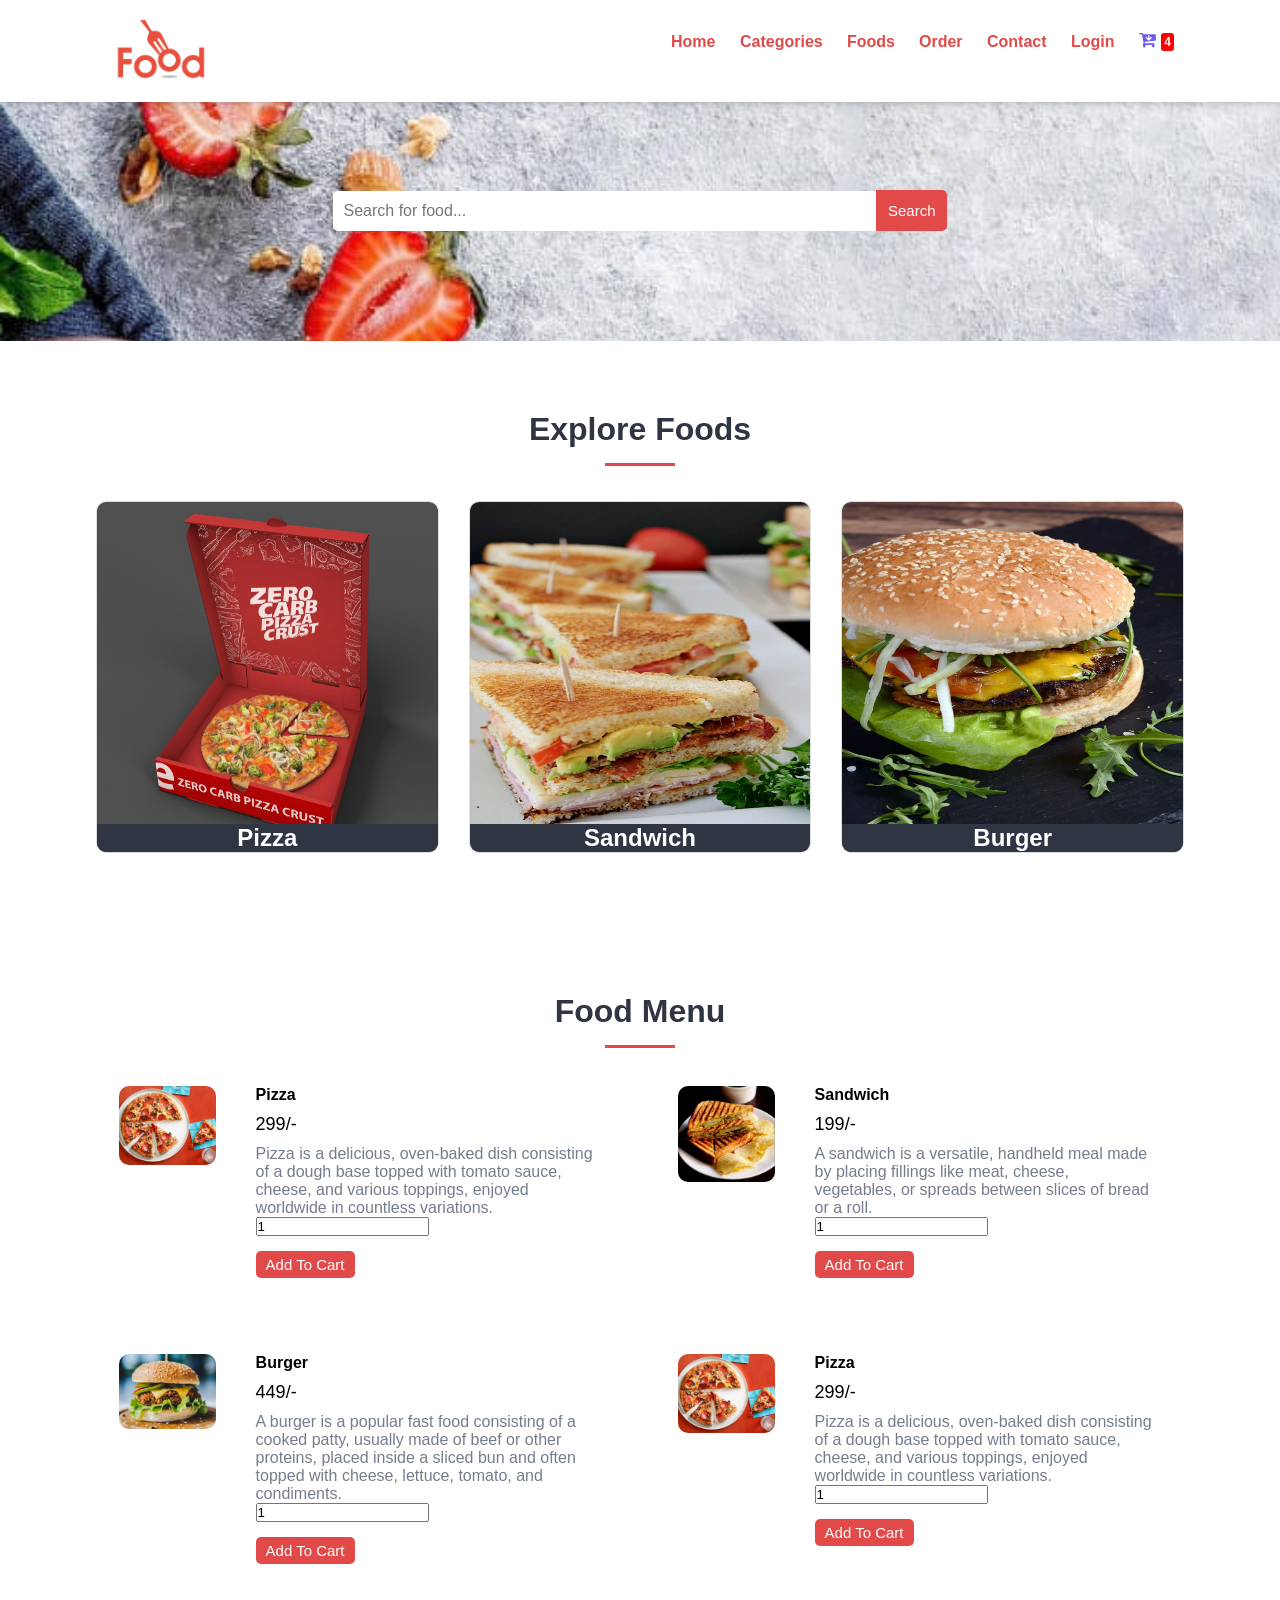
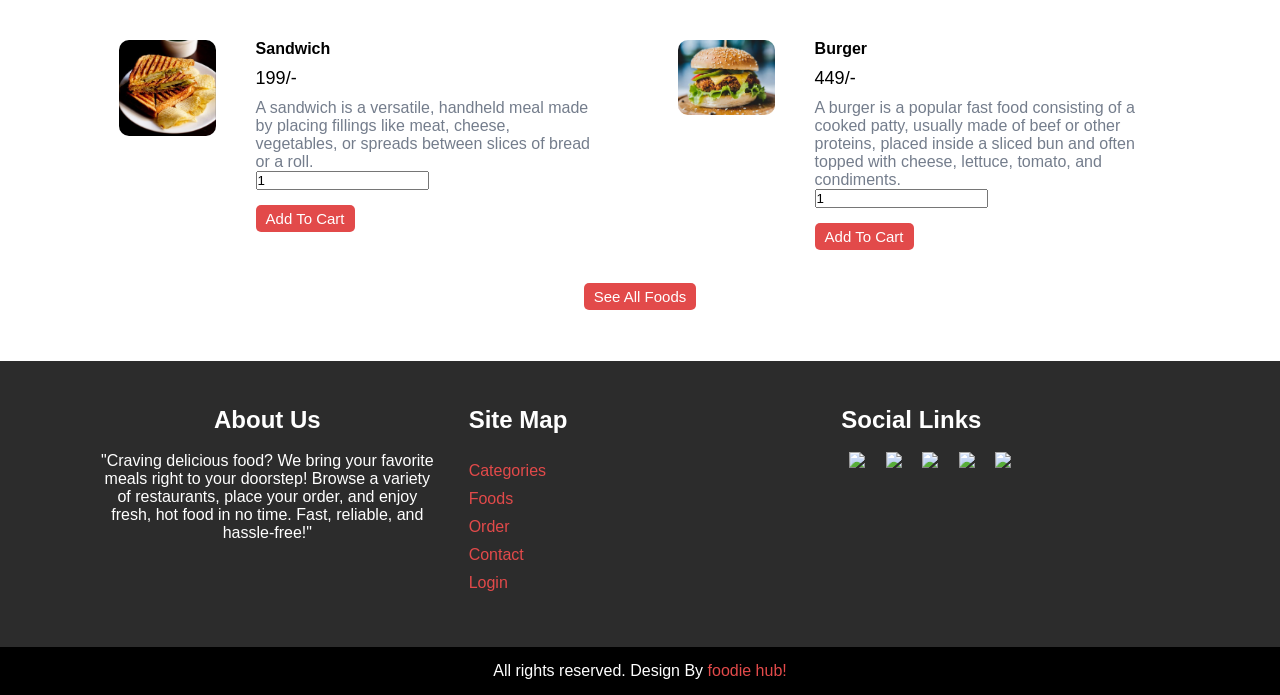
==== index.html @ d8134821 "Add files via upload" ====
<!DOCTYPE html>
<html lang="en">
<head>
    <meta charset="UTF-8">
    <meta http-equiv="X-UA-Compatible" content="IE=edge">
    <meta name="viewport" content="width=device-width, initial-scale=1.0">
    <title>Online Food Delivery Website</title>
    <!-- Favicon -->
    <link rel="shortcut icon" href="img/favicon.ico" type="image/x-icon">
    <!-- Fontawesome CSS -->
    <link rel="stylesheet" href="css/font-awesome/css/font-awesome.css">
    <!-- Hover CSS -->
    <link rel="stylesheet" href="css/hover-min.css">
    <!-- Custom CSS -->
    <link rel="stylesheet" href="css/style.css">
</head>
<body>
    <!-- Navigation Section Start -->
    <header class="navbar">
        <nav id="site-top-nav" class="navbar-menu navbar-fixed-top">
            <div class="container">
                <!-- logo -->
                <div class="logo">
                    <a href="index.html" title="Logo">
                        <img src="img/logo.png" alt="Logo" class="img-responsive">
                    </a>
                </div>
                <!-- Main Menu -->
                <div class="menu text-right">
                    <ul>
                        <li><a class="hvr-underline-from-center" href="index.html">Home</a></li>
                        <li><a class="hvr-underline-from-center" href="categories.html">Categories</a></li>
                        <li><a class="hvr-underline-from-center" href="foods.html">Foods</a></li>
                        <li><a class="hvr-underline-from-center" href="order.html">Order</a></li>
                        <li><a class="hvr-underline-from-center" href="contact.html">Contact</a></li>
                        <li><a class="hvr-underline-from-center" href="login.html">Login</a></li>
                        <li>
                            <a id="shopping-cart" class="shopping-cart">
                                <i class="fa fa-cart-arrow-down"></i>
                                <span class="badge">4</span>
                            </a>
                            <div id="cart-content" class="cart-content">
                                <h3 class="text-center">Shopping Cart</h3>
                                <table class="cart-table" border="0">
                                    <tr>
                                        <th>Food</th>
                                        <th>Name</th>
                                        <th>Price</th>
                                        <th>Qty</th>
                                        <th>Total</th>
                                        <th>Action</th>
                                    </tr>
                                    <tr>
                                        <td><img src="img/food/p1.jpg" alt="Food"></td>
                                        <td>Pizza</td>
                                        <td>299/-</td>
                                        <td>1</td>
                                        <td>299/-</td>
                                        <td><a href="#" class="btn-delete">&times;</a></td>
                                    </tr>
                                    <tr>
                                        <td><img src="img/food/s1.jpg" alt="Food"></td>
                                        <td>Sandwich</td>
                                        <td>199/-</td>
                                        <td>1</td>
                                        <td>199/-</td>
                                        <td><a href="#" class="btn-delete">&times;</a></td>
                                    </tr>
                                    <tr>
                                        <td><img src="img/food/b1.jpg" alt="Food"></td>
                                        <td>Burder</td>
                                        <td>449/-</td>
                                        <td>1</td>
                                        <td>449/-</td>
                                        <td><a href="#" class="btn-delete">&times;</a></td>
                                    </tr>
                                    <tr>
                                        <th colspan="4">Total</th>
                                        <th>947/-</th>
                                        <th></th>
                                    </tr>
                                </table>
                                <a href="order.html" class="btn-primary">Confirm Order</a>
                            </div>
                        </li>
                    </ul>
                </div>
            </div>
        </nav>
    </header>
    <!-- Navigation Section End -->

    <!-- Food Search Section Start -->
    <section class="food-search text-center" >
        <div class="container">
            <form action="food-search.html">
                <input type="search" placeholder="Search for food..." required>
                <input type="submit" value="Search" class="btn-primary">
            </form>
        </div>
    </section>
    <!-- Food Search Section End -->

    <!-- Category Section Start -->
    <section class="categories">
        <div class="container">
            <h2 class="text-center">Explore Foods</h2>
            <div class="heading-border"></div>

            <div class="grid-3">
                <a href="category-foods.html">
                    <div class="float-container">
                        <img src="img/category/pizza.jpg" class="img-responsive" alt="">
                        <h3 class="float-text text-white">Pizza</h3>
                    </div>
                </a>
                <a href="category-foods.html">
                    <div class="float-container">
                        <img src="img/category/sandwich.jpg" class="img-responsive" alt="">
                        <h3 class="float-text text-white">Sandwich</h3>
                    </div>
                </a>
                <a href="category-foods.html">
                    <div class="float-container">
                        <img src="img/category/burger.jpg" class="img-responsive" alt="">
                        <h3 class="float-text text-white">Burger</h3>
                    </div>
                </a>
            </div>
        </div>
    </section>
    <!-- Category Section End -->

    <!-- Foods Section Start -->
    <section class="food-menu">
        <div class="container">
            <h2 class="text-center">Food Menu</h2>
            <div class="heading-border"></div>
            <div class="grid-2">
                <div class="food-menu-box">
                    <form action="">
                        <div class="food-menu-img">
                            <img src="img/food/p1.jpg" alt="" class="img-responsive img-curve">
                        </div>
                        <div class="food-menu-desc">
                            <h4>Pizza</h4>
                            <p class="food-price">299/-</p>
                            <p class="food-details">Pizza is a delicious, oven-baked dish consisting of a dough base topped with tomato sauce, cheese, and various toppings, enjoyed worldwide in countless variations.</p>
                            <input type="number" value="1" min="1">
                            <input type="submit" class="btn-primary" value="Add To Cart">
                        </div>
                    </form>
                </div>
                <div class="food-menu-box">
                    <form action="">
                        <div class="food-menu-img">
                            <img src="img/food/s1.jpg" alt="" class="img-responsive img-curve">
                        </div>
                        <div class="food-menu-desc">
                            <h4>Sandwich</h4>
                            <p class="food-price">199/-</p>
                            <p class="food-details">A sandwich is a versatile, handheld meal made by placing fillings like meat, cheese, vegetables, or spreads between slices of bread or a roll.</p>
                            <input type="number" value="1" min="1">
                            <input type="submit" class="btn-primary" value="Add To Cart">
                        </div>
                    </form>
                </div>
                <div class="food-menu-box">
                    <form action="">
                        <div class="food-menu-img">
                            <img src="img/food/b1.jpg" alt="" class="img-responsive img-curve">
                        </div>
                        <div class="food-menu-desc">
                            <h4>Burger</h4>
                            <p class="food-price">449/-</p>
                            <p class="food-details">A burger is a popular fast food consisting of a cooked patty, usually made of beef or other proteins, placed inside a sliced bun and often topped with cheese, lettuce, tomato, and condiments.</p>
                            <input type="number" value="1" min="1">
                            <input type="submit" class="btn-primary" value="Add To Cart">
                        </div>
                    </form>
                </div>
                <div class="food-menu-box">
                    <form action="">
                        <div class="food-menu-img">
                            <img src="img/food/p1.jpg" alt="" class="img-responsive img-curve">
                        </div>
                        <div class="food-menu-desc">
                            <h4>Pizza</h4>
                            <p class="food-price">299/-</p>
                            <p class="food-details">Pizza is a delicious, oven-baked dish consisting of a dough base topped with tomato sauce, cheese, and various toppings, enjoyed worldwide in countless variations.</p>
                            <input type="number" value="1" min="1">
                            <input type="submit" class="btn-primary" value="Add To Cart">
                        </div>
                    </form>
                </div>
                <div class="food-menu-box">
                    <form action="">
                        <div class="food-menu-img">
                            <img src="img/food/s1.jpg" alt="" class="img-responsive img-curve">
                        </div>
                        <div class="food-menu-desc">
                            <h4>Sandwich</h4>
                            <p class="food-price">199/-</p>
                            <p class="food-details">A sandwich is a versatile, handheld meal made by placing fillings like meat, cheese, vegetables, or spreads between slices of bread or a roll.</p>
                            <input type="number" value="1" min="1">
                            <input type="submit" class="btn-primary" value="Add To Cart">
                        </div>
                    </form>
                </div>
                <div class="food-menu-box">
                    <form action="">
                        <div class="food-menu-img">
                            <img src="img/food/b1.jpg" alt="" class="img-responsive img-curve">
                        </div>
                        <div class="food-menu-desc">
                            <h4>Burger</h4>
                            <p class="food-price">449/-</p>
                            <p class="food-details">A burger is a popular fast food consisting of a cooked patty, usually made of beef or other proteins, placed inside a sliced bun and often topped with cheese, lettuce, tomato, and condiments.</p>
                            <input type="number" value="1" min="1">
                            <input type="submit" class="btn-primary" value="Add To Cart">
                        </div>
                    </form>
                </div>
            </div>
        </div>
        <p class="text-center">
            <a href="foods.html" class="btn-primary">See All Foods</a>
        </p>
    </section>
    <!-- Foods Section End -->

    <!-- Footer Section Start -->
    <section class="footer">
        <div class="container">
            <div class="grid-3">
                <div class="text-center">
                    <h3>About Us</h3><br>
                    <p>"Craving delicious food? We bring your favorite meals right to your doorstep! Browse a variety of restaurants, place your order, and enjoy fresh, hot food in no time. Fast, reliable, and hassle-free!"</p>
                </div>
                <div class="texr-center">
                    <h3>Site Map</h3><br>
                    <div class="site-links">
                        <a href="categories.html">Categories</a>
                        <a href="foods.html">Foods</a>
                        <a href="order.html">Order</a>
                        <a href="contact.html">Contact</a>
                        <a href="login.html">Login</a>
                    </div>
                </div>
                <div class="social-links">
                    <h3>Social Links</h3><br>
                    <div class="social">
                        <ul>
                            <li><a href="https://youtube.com/@codearcade-se4rc?si=2vBakC9_9-q3AL0y"><img src="https://img.icons8.com/color/48/null/facebook-new.png"/></a></li>
                            <li><a href="https://youtube.com/@codearcade-se4rc?si=2vBakC9_9-q3AL0y"><img src="https://img.icons8.com/fluency/48/null/instagram-new.png"/></a></li>
                            <li><a href="https://youtube.com/@codearcade-se4rc?si=2vBakC9_9-q3AL0y"><img src="https://img.icons8.com/color/48/null/twitter--v1.png"/></a></li>
                            <li><a href="https://youtube.com/@codearcade-se4rc?si=2vBakC9_9-q3AL0y"><img src="https://img.icons8.com/color/48/null/linkedin-circled--v1.png"/></a></li>
                            <li><a href="https://youtube.com/@codearcade-se4rc?si=2vBakC9_9-q3AL0y"><img src="https://img.icons8.com/color/48/null/youtube-play.png"/></a></li>
                        </ul>
                    </div>
                </div>
            </div>
        </div>
    </section>
    <!-- Footer Section End -->

    <!-- Copyright Section start -->
    <section class="copyright">
        <div class="container text-center">
            <p>All rights reserved. Design By <a href="#">foodie hub! </a></p>
        </div>
        <a id="back-to-top" class="btn-primary">
            <i class="fa fa-angle-double-up"></i>
        </a>
    </section>
    <!-- Copyright Section End -->

    <!-- JQuery -->
    <script src="https://code.jquery.com/jquery-3.6.0.js"></script>
    <!-- Jquery UI -->
    <script src="https://code.jquery.com/ui/1.13.0/jquery-ui.js"></script>
    <!-- Custom JS -->
    <script src="js/custom.js"></script>
</body>
</html>
---- css/style.css ----
/* CSS Style For All */
* {
  margin: 0;
  padding: 0;
  font-family: Arial, Helvetica, sans-serif;
}
input {
  outline: 0;
}
input[type="submit"] {
  border: 0;
  cursor: pointer;
}
a {
  color: rgb(226, 74, 74);
  text-decoration: none;
  transition: 0.5s;
}
a:hover {
  color: #6c5ce7;
}
.container {
  width: 85%;
  margin: 0 auto;
  padding: 15px;
}
.btn-delete {
  background: #ff0000;
  transition: 0.5s;
  padding: 3px 5px;
  color: #fff;
  opacity: 0.8;
  display: inline;
  border-radius: 4px;
}
.btn-delete:hover {
  color: #fff;
}
.btn-primary {
  background: rgb(226, 74, 74);
  color: #fff;
  padding: 5px 10px;
  font-size: 15px;
  cursor: pointer;
  border-radius: 5px;
  transition: 0.5s;
}
.btn-primary:hover {
  background: #6c5ce7;
  color: #fff;
}
.label {
  margin-bottom: 10px;
  font-weight: bold;
}
.img-responsive {
  width: 100%;
}
.img-curve {
  border-radius: 10px;
}
.text-center {
  text-align: center;
}
.text-left {
  text-align: left;
}
.text-right {
  text-align: right;
}
.text-white {
  color: #fff;
}
.bold {
  font-weight: bold;
}
h2 {
  color: #2f3542;
  font-size: 32px;
  margin-bottom: 25px;
}
h3 {
  font-size: 24px;
}
.heading-border {
  height: 3px;
  width: 70px;
  background: rgb(226, 74, 74);
  margin: auto;
  margin-top: -10px;
  margin-bottom: 15px;
}
fieldset {
  border: 1px solid #fff;
  margin: 40px;
  padding: 25px;
  border-radius: 5px;
  padding-bottom: 0;
}
fieldset legend {
  font-size: 23px;
  color: #2f3542;
}
.grid-2 {
  display: grid;
  grid-template-columns: repeat(2, 1fr);
  grid-gap: 30px 30px;
}
.grid-3 {
  display: grid;
  grid-template-columns: repeat(3, 1fr);
  grid-gap: 10px 30px;
}
/* CSS Style For All End */

/* Navigation Section Style */
.navbar {
  margin-top: 80px;
}
.navbar-menu {
  padding: 10px 0;
  background: #fff;
  transition: all 0.5s ease-in-out;
}
.site-top-nav {
  background: #fff;
  padding: 0;
  box-shadow: 2px -4px 13px 0px #000;
}
.navbar-fixed-top {
  position: fixed;
  top: 0;
  left: 0;
  right: 0;
  z-index: 1030;
  box-shadow: 2px -7px 13px 0px #000;
}
.navbar-fixed-top .container {
  padding: 0 15px;
}
.logo {
  width: 120px;
  float: left;
  padding: 5px 5px;
}
.menu {
  line-height: 60px;
  position: relative;
}
.menu ul {
  list-style: none;
  width: 80%;
  float: right;
}
.menu ul li {
  display: inline;
  padding: 10px;
  font-weight: bold;
}
.menu ul li:last-of-type {
  text-align: center;
}
.hvr-underline-from-center:before {
  background: #6c5ce7;
  height: 2px;
  bottom: 10px;
}
.badge {
  color: #fff;
  background: #ff0000;
  font-size: 12px;
  padding: 2px 3px;
  border-radius: 3px;
}
.shopping-cart {
  color: #6c5ce7;
  cursor: pointer;
  font-size: 18px;
}
.cart-content {
  background: #fff;
  width: 440px;
  position: absolute;
  top: 62px;
  right: 0;
  box-shadow: 0px 4px 10px 0px #bfbfbf;
  padding: 10px 10px;
  display: none;
}
.cart-table {
  width: 100%;
  border-collapse: collapse;
}
.cart-table th,
.cart-table td {
  border-bottom: 1px solid #ddd;
  pad: 0px 5px;
  font-size: 14px;
  font-weight: normal;
  text-align: center;
}
.cart-table th {
  font-weight: bold;
  border-top: 1px solid #ddd;
}
.cart-table img {
  width: 50px;
  height: 50px;
  vertical-align: middle;
  border-radius: 100%;
}
/* Navigation Section Style End */

/* Food Search Section Style Start */
.food-search {
  background-image: url(../img/search-bg.jpg);
  background-size: cover;
  background-repeat: no-repeat;
  background-position: center;
  padding: 95px 0;
  background-attachment: fixed;
}
.food-search input[type="search"] {
  width: 50%;
  padding: 11px;
  font-size: 16px;
  border: none;
  border-radius: 5px 0px 0px 5px;
  margin-right: -5px;
}
.food-search .btn-primary {
  padding: 12px;
  transition: 0.5s;
  border-radius: 0px 5px 5px 0px;
}
/* Food Search Section Style End */

/* Categories Section Style Start */
.categories {
  background-image: url(../img/category-bg.png);
  background-size: cover;
  background-repeat: no-repeat;
  padding: 55px 0;
}
.categories h3 {
  background: #2f3542;
  position: absolute;
  left: 0;
  right: 0;
  bottom: 0;
  text-align: center;
}
.float-container {
  position: relative;
  overflow: hidden;
  border-radius: 10px;
  margin-top: 20px;
  height: 350px;
  border:1px solid #ddd;
}
.categories .float-container img {
  transition: 0.5s;
  height: 100%;
}
.categories .float-container:hover img {
  transform: scale(1.2);
}
/* Categories Section Style End */

/* Food Section Style Start */
.food-menu {
  background-image: url(../img/food-bg.jpg);
  background-size: cover;
  background-repeat: no-repeat;
  padding: 55px 0;
  background-position: center;
  background-attachment: fixed;
}
.food-menu-box {
  padding: 23px;
  background: #fff;
  border-radius: 10px;
}
.food-menu-img {
  width: 20%;
  float: left;
}
.food-menu-desc {
  width: 70%;
  float: left;
  margin-left: 40px;
}
.food-price {
  font-size: 18px;
  margin: 10px 0;
}
.food-details {
  font-size: 16px;
  color: #747d8c;
}
.food-menu-desc .btn-primary {
  margin-top: 15px;
  display: block;
}
/* Food Section Style End */

/* Footer Section Style Start */
.footer {
  overflow: hidden;
  background: rgba(8, 8, 8, 0.85);
  color: #fff;
}
.footer .grid-3 {
  padding: 30px 0;
}
.site-links a {
  display: block;
  margin: 10px 0;
}
.social ul {
  list-style: none;
}
.social ul li {
  display: inline;
  padding: 8px;
}
/* Footer Section Style End */

/* Copyright Section Style Start */
.copyright {
  overflow: hidden;
  background: #000;
  color: #fff;
}
/* Copyright Section Style End */

/* Bact-To-Top Section Style Start */
#back-to-top {
  position: fixed;
  bottom: 40px;
  right: 60px;
  margin: 0;
  font-size: 16px;
  height: 19px;
  width: 40px;
  padding: 10px 0;
  text-align: center;
  border-radius: 5px;
  z-index: 9999;
  display: none;
}
/* Bact-To-Top Section Style End */

/* Order Page Style Start */
.order {
  padding: 20px 0;
}
.order .tbl-full {
  margin-bottom: 50px;
  width: 100%;
  border-collapse: collapse;
}
.order .tbl-full img {
  width: 35px;
  height: 35px;
  vertical-align: middle;
  border-radius: 100%;
}
.order .tbl-full tr {
  border-left: 1px solid #bfbbbb;
  border-right: 1px solid #bfbbbb;
}
.order .tbl-full tr th,
.order .tbl-full tr td {
  border-bottom: 1px solid #bfbbbb;
  padding: 8px 8px;
  text-align: center;
}
.order .tbl-full tr th {
  border-top: 1px solid #bfbbbb;
}
.form fieldset,
.contact fieldset,
.login fieldset {
  border: 1px solid #bfbbbb;
}
.form {
  box-shadow: 0 0 20px 2px #1a171780;
  width: 70%;
  padding: 7px 0;
  margin: 0 auto;
  border-radius: 3px;
}
.form input,
.form textarea {
  width: 98%;
  padding: 8px;
  font-size: 16px;
  border-radius: 5px;
  border: 1px solid #bfbbbb;
  margin-bottom: 25px;
}
.form input[type="submit"] {
  width: 30%;
  border-radius: 5px;
}
/* Order Page Style End */

/* Contact Page Style Start */
.contact,
.login {
  padding: 65px 0;
}
#gmap_canvas {
  width: 100%;
  height: 400px;
  border: none;
}
/* Contact Page Style End */
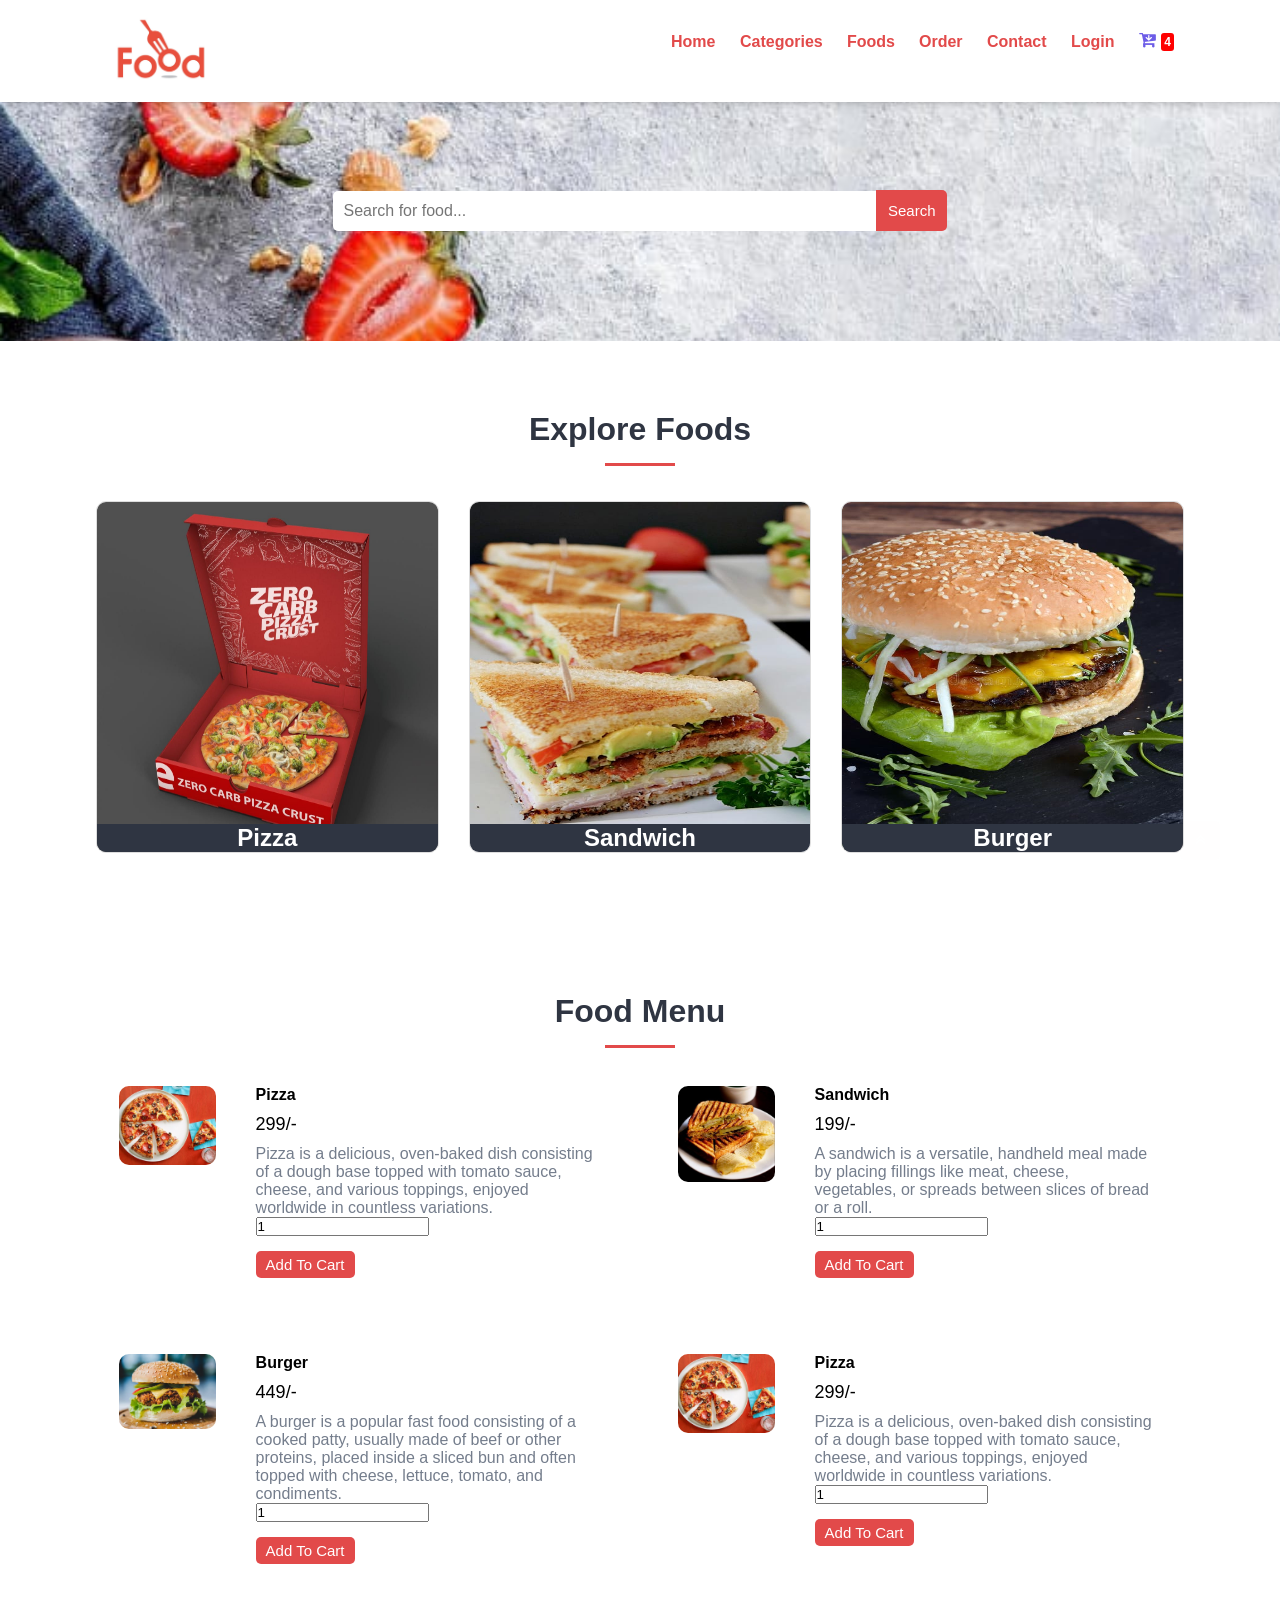
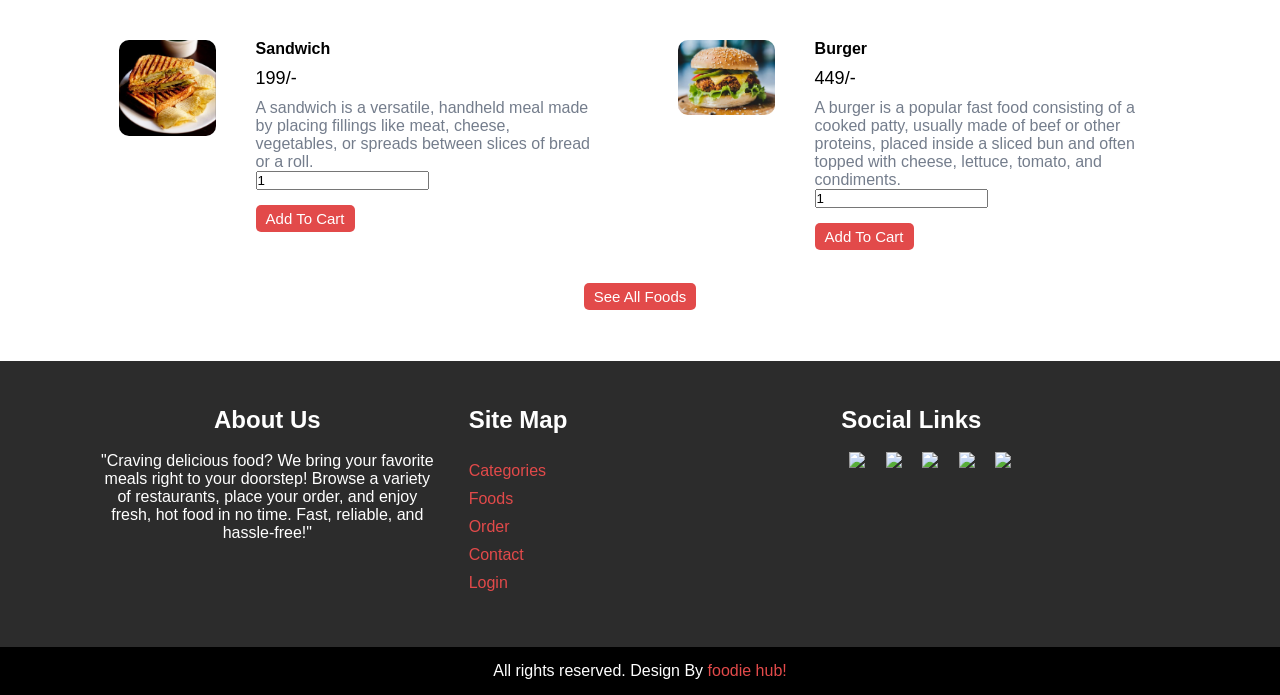
==== commit a6f3a1c5: "Initial commit" ====
--- a/index.html
+++ b/index.html
@@ -5,7 +5,7 @@
     <meta http-equiv="X-UA-Compatible" content="IE=edge">
     <meta name="viewport" content="width=device-width, initial-scale=1.0">
     <title>Online Food Delivery Website</title>
-    <!-- Favicon -->
+    <!-- Favicon --> 
     <link rel="shortcut icon" href="img/favicon.ico" type="image/x-icon">
     <!-- Fontawesome CSS -->
     <link rel="stylesheet" href="css/font-awesome/css/font-awesome.css">
